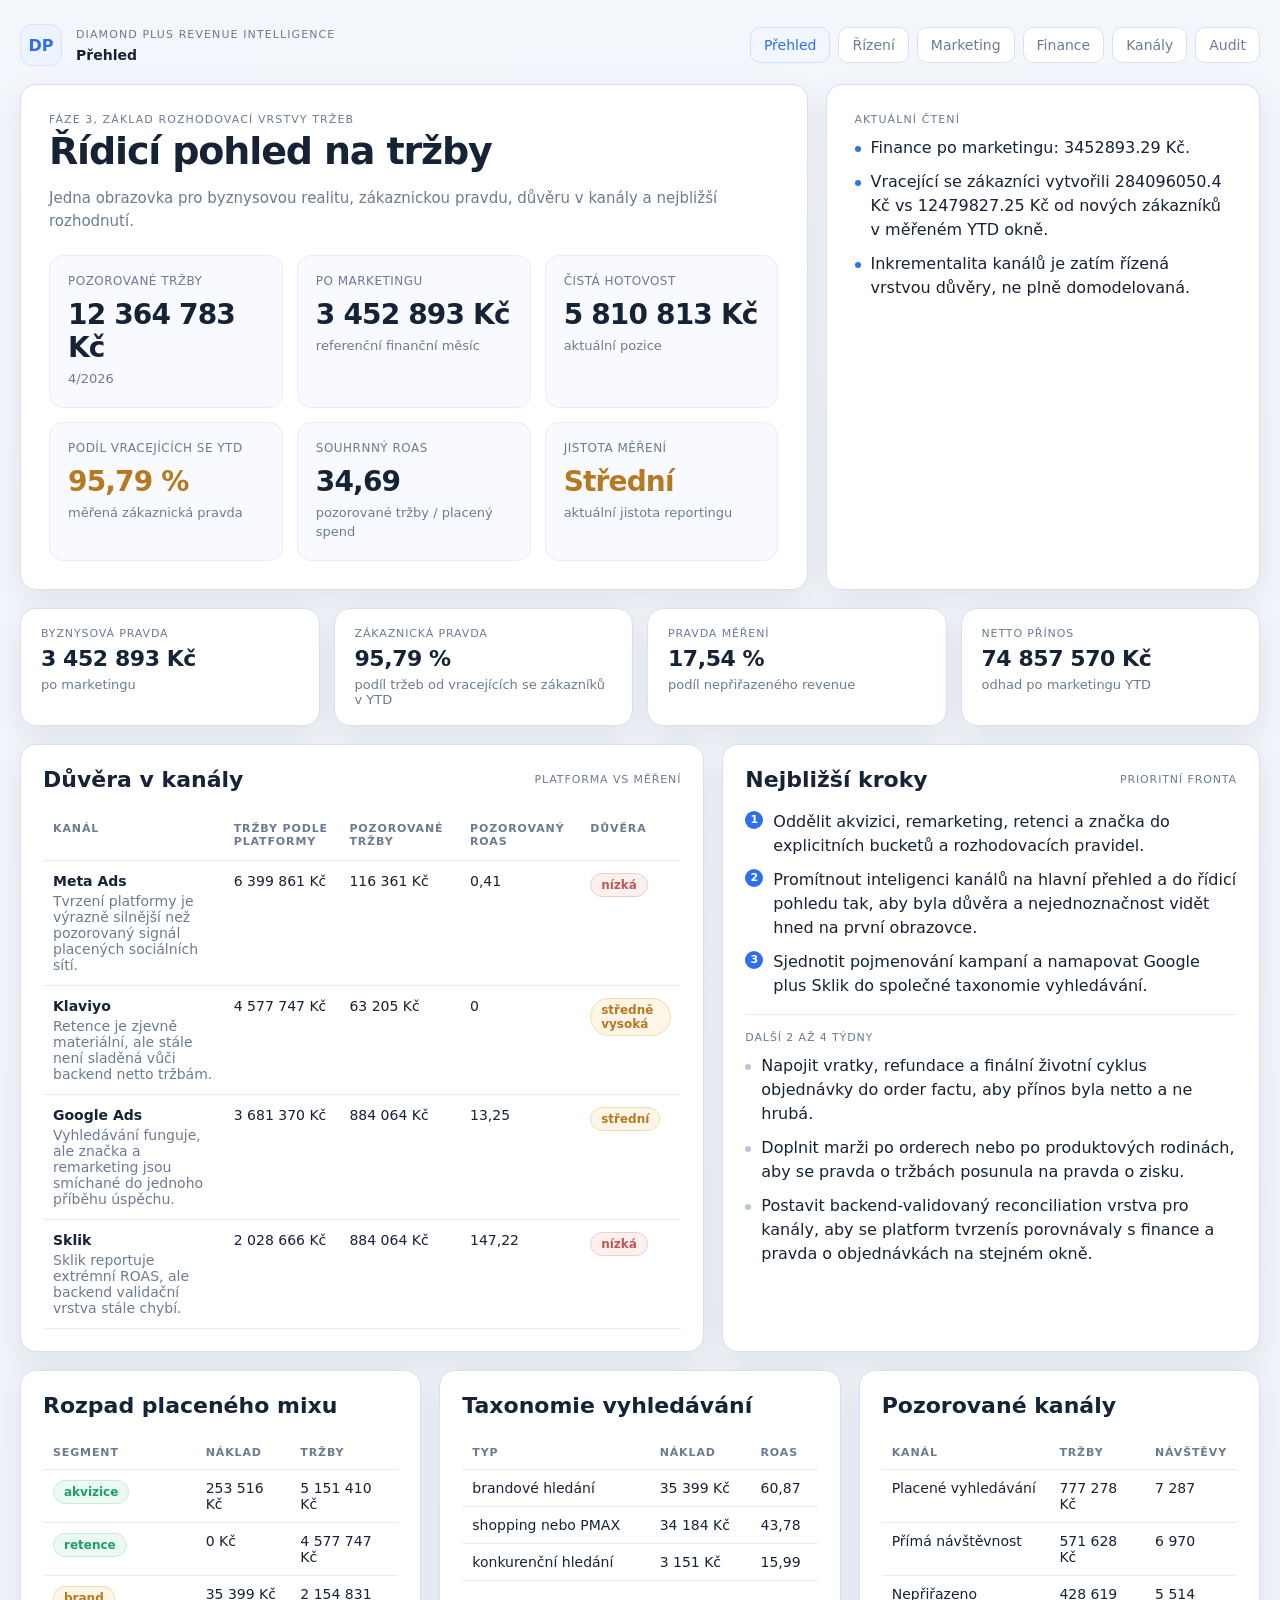
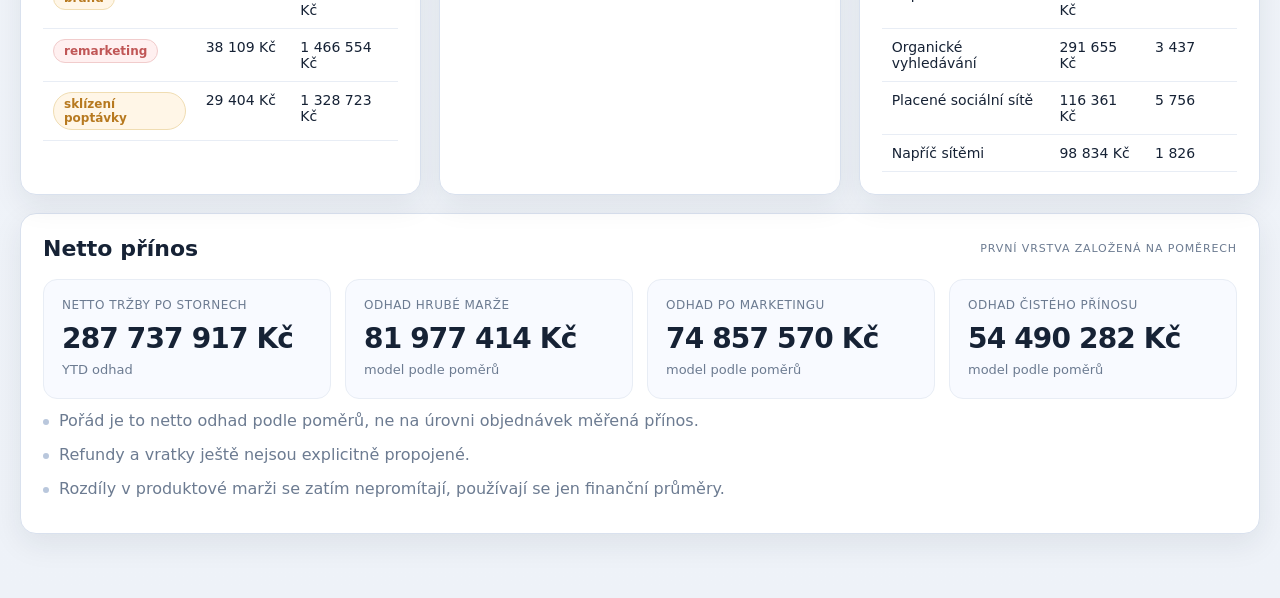
==== index.html @ 4ab24fb6 "Finish visible Czech localization on live pages" ====
<!DOCTYPE html>
<html lang="cs">
<head>
  <meta charset="UTF-8" />
  <meta name="viewport" content="width=device-width, initial-scale=1.0" />
  <title>Diamond Plus Revenue Intelligence</title>
  <link rel="stylesheet" href="./assets/styles.css?v=live-cs-fix-4" />
</head>
<body data-page="home">
  <div class="wrap" id="app"></div>
  <script type="module" src="./assets/app.js?v=live-cs-fix-4"></script>
</body>
</html>
---- assets/styles.css ----
:root {
  --bg: #f3f6fb;
  --bg-soft: #eef2f8;
  --panel: #ffffff;
  --panel-soft: #f8faff;
  --line: #d9e1ee;
  --line-soft: #e8edf5;
  --text: #162235;
  --muted: #6c7b91;
  --accent: #2f6fed;
  --good: #1f9d68;
  --warn: #b7791f;
  --bad: #c05656;
  --shadow: 0 10px 30px rgba(20, 35, 55, .08);
}
* { box-sizing: border-box; }
html, body { margin: 0; }
body {
  font-family: Inter, ui-sans-serif, system-ui, -apple-system, BlinkMacSystemFont, 'Segoe UI', sans-serif;
  color: var(--text);
  background: linear-gradient(180deg, var(--bg), var(--bg-soft));
}
a { color: inherit; text-decoration: none; }
.wrap { max-width: 1380px; margin: 0 auto; padding: 24px 20px 64px; }
.panel {
  background: var(--panel);
  border: 1px solid var(--line);
  border-radius: 16px;
  box-shadow: var(--shadow);
}
.topbar {
  display: flex;
  justify-content: space-between;
  align-items: center;
  gap: 18px;
  margin-bottom: 18px;
}
.brand {
  display: flex;
  align-items: center;
  gap: 14px;
}
.brand-mark {
  width: 42px;
  height: 42px;
  border-radius: 12px;
  display: grid;
  place-items: center;
  background: #edf3ff;
  border: 1px solid #d8e4ff;
  font-weight: 800;
  color: var(--accent);
}
.eyebrow {
  font-size: 11px;
  letter-spacing: .1em;
  text-transform: uppercase;
  color: var(--muted);
  margin-bottom: 6px;
}
.brand-sub {
  font-size: 14px;
  color: var(--text);
  font-weight: 600;
}
.nav {
  display: flex;
  flex-wrap: wrap;
  gap: 8px;
}
.nav a {
  padding: 9px 13px;
  border-radius: 10px;
  border: 1px solid var(--line);
  background: #fff;
  color: var(--muted);
  font-size: 14px;
}
.nav a.active {
  background: #f1f6ff;
  color: var(--accent);
  border-color: #cfe0ff;
}
.hero-shell {
  display: grid;
  grid-template-columns: 1.45fr .8fr;
  gap: 18px;
  margin-bottom: 18px;
}
.hero-shell.single { grid-template-columns: 1fr; }
.hero-main, .hero-side { padding: 28px; }
h1, h2 { margin: 0; }
h1 {
  font-size: 38px;
  line-height: 1.04;
  letter-spacing: -.03em;
  margin-bottom: 10px;
  font-weight: 700;
}
h2 {
  font-size: 22px;
  line-height: 1.15;
  font-weight: 650;
}
.hero-copy, .body-copy {
  color: var(--muted);
  font-size: 15px;
  line-height: 1.55;
  max-width: 760px;
}
.metric-grid {
  display: grid;
  gap: 14px;
}
.metric-grid.six { grid-template-columns: repeat(3, minmax(0, 1fr)); margin-top: 22px; }
.metric-grid.four { grid-template-columns: repeat(4, minmax(0, 1fr)); }
.metric-card {
  background: var(--panel-soft);
  border: 1px solid var(--line-soft);
  border-radius: 14px;
  padding: 18px;
}
.metric-label { color: var(--muted); font-size: 12px; text-transform: uppercase; letter-spacing: .04em; }
.metric-value { font-size: 28px; font-weight: 720; margin: 10px 0 6px; letter-spacing: -.03em; }
.metric-sub { color: var(--muted); font-size: 13px; line-height: 1.45; }
.strip-grid {
  display: grid;
  grid-template-columns: repeat(4, 1fr);
  gap: 14px;
  margin-bottom: 18px;
}
.strip {
  padding: 18px 20px;
  display: flex;
  flex-direction: column;
  gap: 6px;
}
.strip span, .mini-caption, .section-aside {
  color: var(--muted);
  font-size: 11px;
  letter-spacing: .08em;
  text-transform: uppercase;
}
.strip strong {
  font-size: 22px;
  letter-spacing: -.02em;
  font-weight: 700;
}
.strip small { color: var(--muted); font-size: 13px; }
.two-col { display: grid; grid-template-columns: 1.12fr .88fr; gap: 18px; margin-bottom: 18px; }
.three-col { display: grid; grid-template-columns: repeat(3, 1fr); gap: 18px; margin-bottom: 18px; }
.section-block { padding: 22px; }
.section-header {
  display: flex;
  justify-content: space-between;
  align-items: center;
  gap: 12px;
  margin-bottom: 18px;
}
.table-wrap { overflow-x: auto; }
table { width: 100%; border-collapse: collapse; }
th, td {
  padding: 12px 10px;
  text-align: left;
  border-bottom: 1px solid var(--line-soft);
  vertical-align: top;
}
th {
  font-size: 11px;
  text-transform: uppercase;
  letter-spacing: .08em;
  color: var(--muted);
  font-weight: 700;
}
td { font-size: 14px; }
.compact-table td, .compact-table th { padding-top: 10px; padding-bottom: 10px; }
.clean-list {
  list-style: none;
  margin: 0;
  padding: 0;
}
.clean-list li {
  position: relative;
  padding-left: 16px;
  margin: 10px 0;
  line-height: 1.5;
}
.clean-list li::before {
  content: '';
  position: absolute;
  left: 0;
  top: .62em;
  width: 6px;
  height: 6px;
  border-radius: 999px;
  background: #b9c7dc;
}
.ordered-list { counter-reset: step; }
.ordered-list li { padding-left: 28px; }
.ordered-list li::before {
  counter-increment: step;
  content: counter(step);
  width: 18px;
  height: 18px;
  top: .1em;
  display: grid;
  place-items: center;
  font-size: 11px;
  font-weight: 700;
  color: #fff;
  background: var(--accent);
}
.emphasis-list li::before { background: var(--accent); }
.muted-list li { color: var(--muted); }
.divider {
  height: 1px;
  background: var(--line-soft);
  margin: 16px 0;
}
.top-gap-24 { margin-top: 24px; }
.small-row { margin-top: 4px; }
.badge {
  display: inline-flex;
  align-items: center;
  padding: 4px 10px;
  border-radius: 999px;
  font-size: 12px;
  font-weight: 700;
  border: 1px solid transparent;
}
.badge.good { background: #ecf9f3; color: var(--good); border-color: #c9ecd9; }
.badge.warn { background: #fff6e7; color: var(--warn); border-color: #f0ddb2; }
.badge.bad { background: #fff0f0; color: var(--bad); border-color: #f1cccc; }
.warn { color: var(--warn); }
.muted { color: var(--muted); }
@media (max-width: 1180px) {
  .metric-grid.six { grid-template-columns: repeat(2, minmax(0, 1fr)); }
  .metric-grid.four, .strip-grid, .three-col { grid-template-columns: repeat(2, minmax(0, 1fr)); }
}
@media (max-width: 920px) {
  .topbar, .hero-shell, .two-col, .three-col, .strip-grid, .metric-grid.six, .metric-grid.four { grid-template-columns: 1fr; display: grid; }
  .topbar { display: block; }
  .brand { margin-bottom: 12px; }
  .nav { margin-top: 12px; }
  h1 { font-size: 32px; }
}
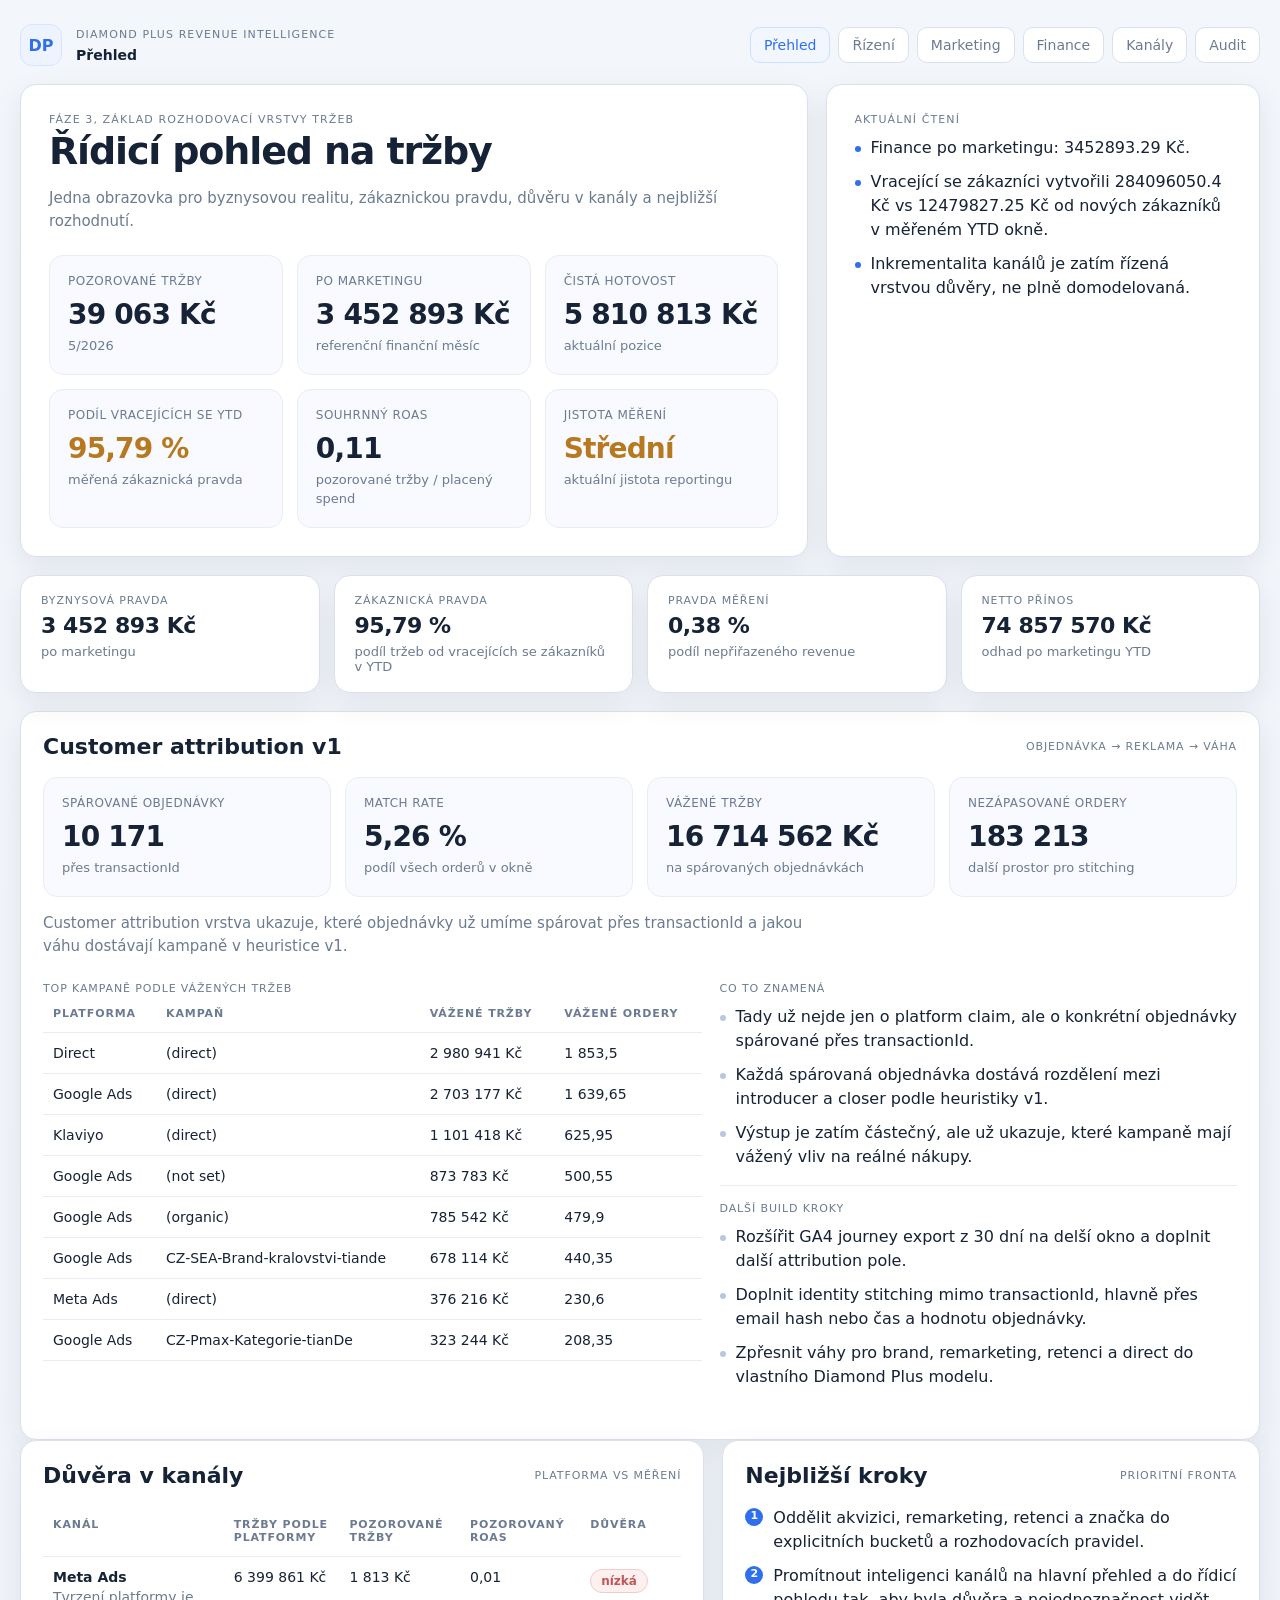
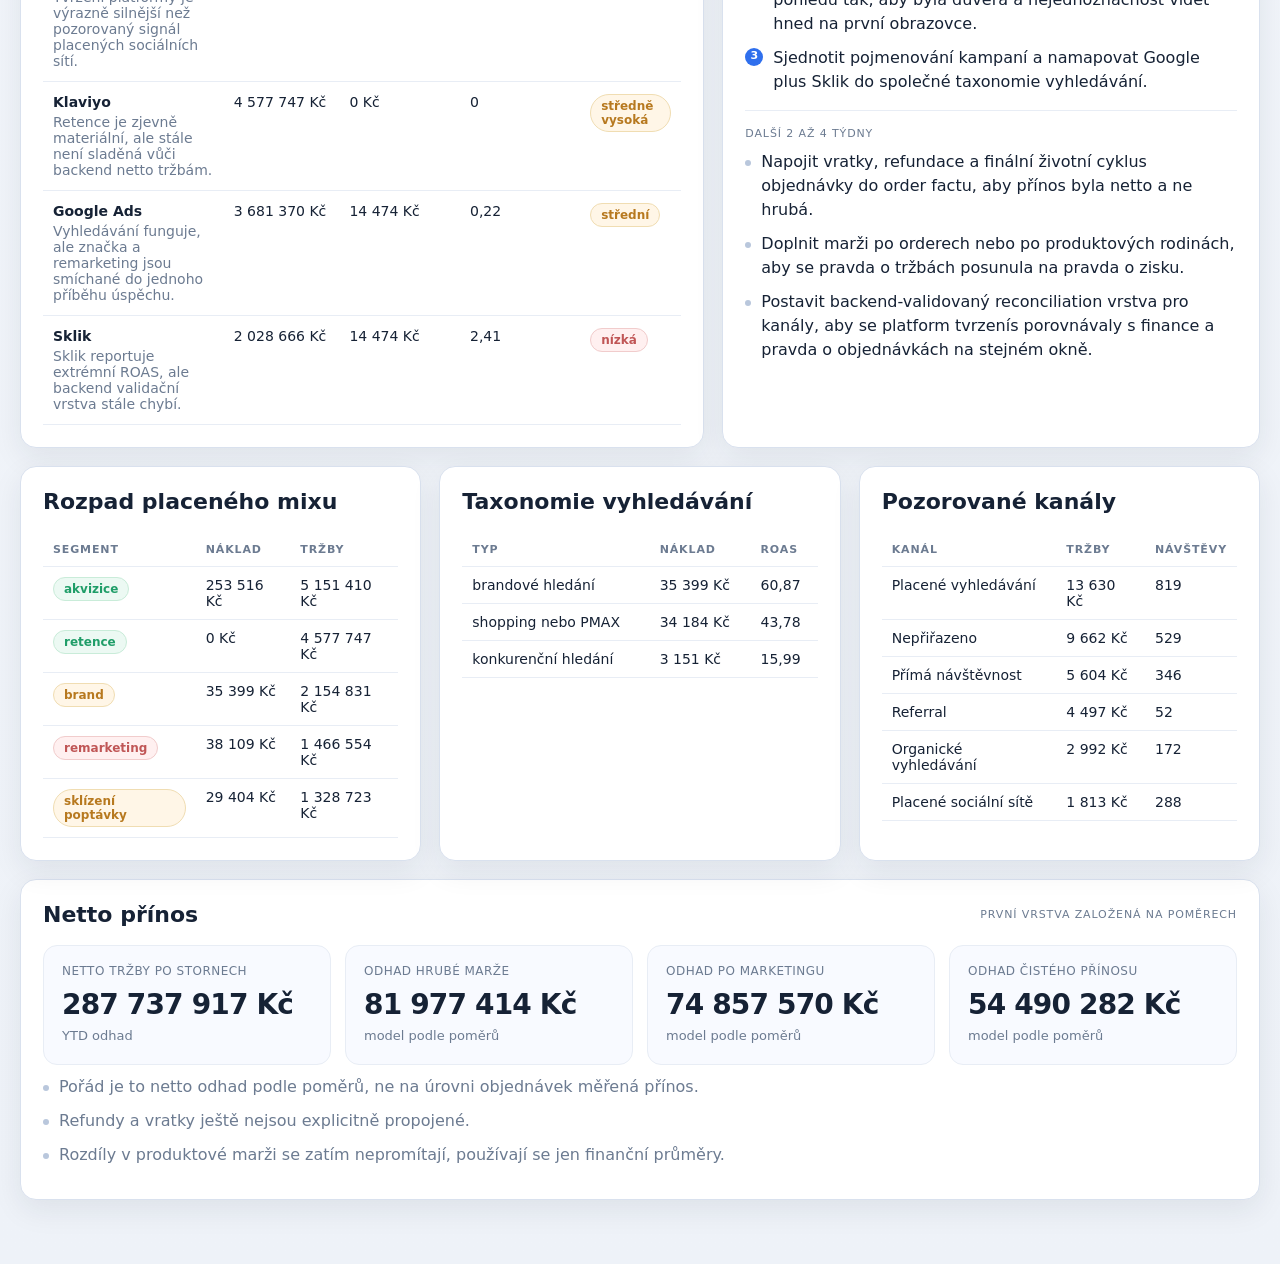
==== commit 572c92b4: "Bust cache for live attribution build" ====
--- a/index.html
+++ b/index.html
@@ -4,10 +4,10 @@
   <meta charset="UTF-8" />
   <meta name="viewport" content="width=device-width, initial-scale=1.0" />
   <title>Diamond Plus Revenue Intelligence</title>
-  <link rel="stylesheet" href="./assets/styles.css?v=live-cs-fix-4" />
+  <link rel="stylesheet" href="./assets/styles.css?v=mobile-fix-2" />
 </head>
 <body data-page="home">
   <div class="wrap" id="app"></div>
-  <script type="module" src="./assets/app.js?v=live-cs-fix-4"></script>
+  <script type="module" src="./assets/app.js?v=attribution-live-1"></script>
 </body>
 </html>
--- a/assets/styles.css
+++ b/assets/styles.css
@@ -244,3 +244,70 @@
   .nav { margin-top: 12px; }
   h1 { font-size: 32px; }
 }
+
+@media (max-width: 640px) {
+  .wrap { padding: 12px 10px 36px; }
+  .panel { border-radius: 14px; }
+  .hero-main, .hero-side, .section-block { padding: 16px; }
+  h1 { font-size: 24px; line-height: 1.12; }
+  h2 { font-size: 18px; }
+  .hero-copy, .body-copy, td { font-size: 13px; }
+  .eyebrow, .strip span, .mini-caption, .section-aside, th { font-size: 10px; }
+  .metric-value { font-size: 18px; margin: 8px 0 4px; }
+  .metric-label { font-size: 11px; }
+  .metric-sub, .strip small { font-size: 12px; }
+  .strip { padding: 14px; }
+  .strip strong { font-size: 18px; }
+  .nav {
+    flex-wrap: nowrap;
+    overflow-x: auto;
+    -webkit-overflow-scrolling: touch;
+    padding-bottom: 4px;
+  }
+  .nav a { white-space: nowrap; flex: 0 0 auto; padding: 8px 10px; font-size: 13px; }
+  .table-wrap {
+    overflow-x: visible;
+    margin: 0;
+    padding: 0;
+  }
+  table, thead, tbody, tr, th, td { display: block; }
+  table { min-width: 0; width: 100%; }
+  thead {
+    position: absolute;
+    width: 1px;
+    height: 1px;
+    padding: 0;
+    margin: -1px;
+    overflow: hidden;
+    clip: rect(0, 0, 0, 0);
+    white-space: nowrap;
+    border: 0;
+  }
+  tbody { display: grid; gap: 10px; }
+  tr {
+    border: 1px solid var(--line-soft);
+    border-radius: 12px;
+    padding: 8px 10px;
+    background: var(--panel-soft);
+  }
+  th, td { padding: 6px 0; border-bottom: 0; }
+  td {
+    display: flex;
+    justify-content: space-between;
+    align-items: flex-start;
+    gap: 12px;
+    font-size: 12px;
+  }
+  td::before {
+    content: attr(data-label);
+    color: var(--muted);
+    font-size: 10px;
+    text-transform: uppercase;
+    letter-spacing: .06em;
+    flex: 0 0 42%;
+  }
+  td > strong:first-child { display: block; }
+  .small-row { margin-top: 2px; text-align: right; }
+  .badge { font-size: 11px; padding: 3px 8px; }
+  .clean-list li { margin: 8px 0; }
+}
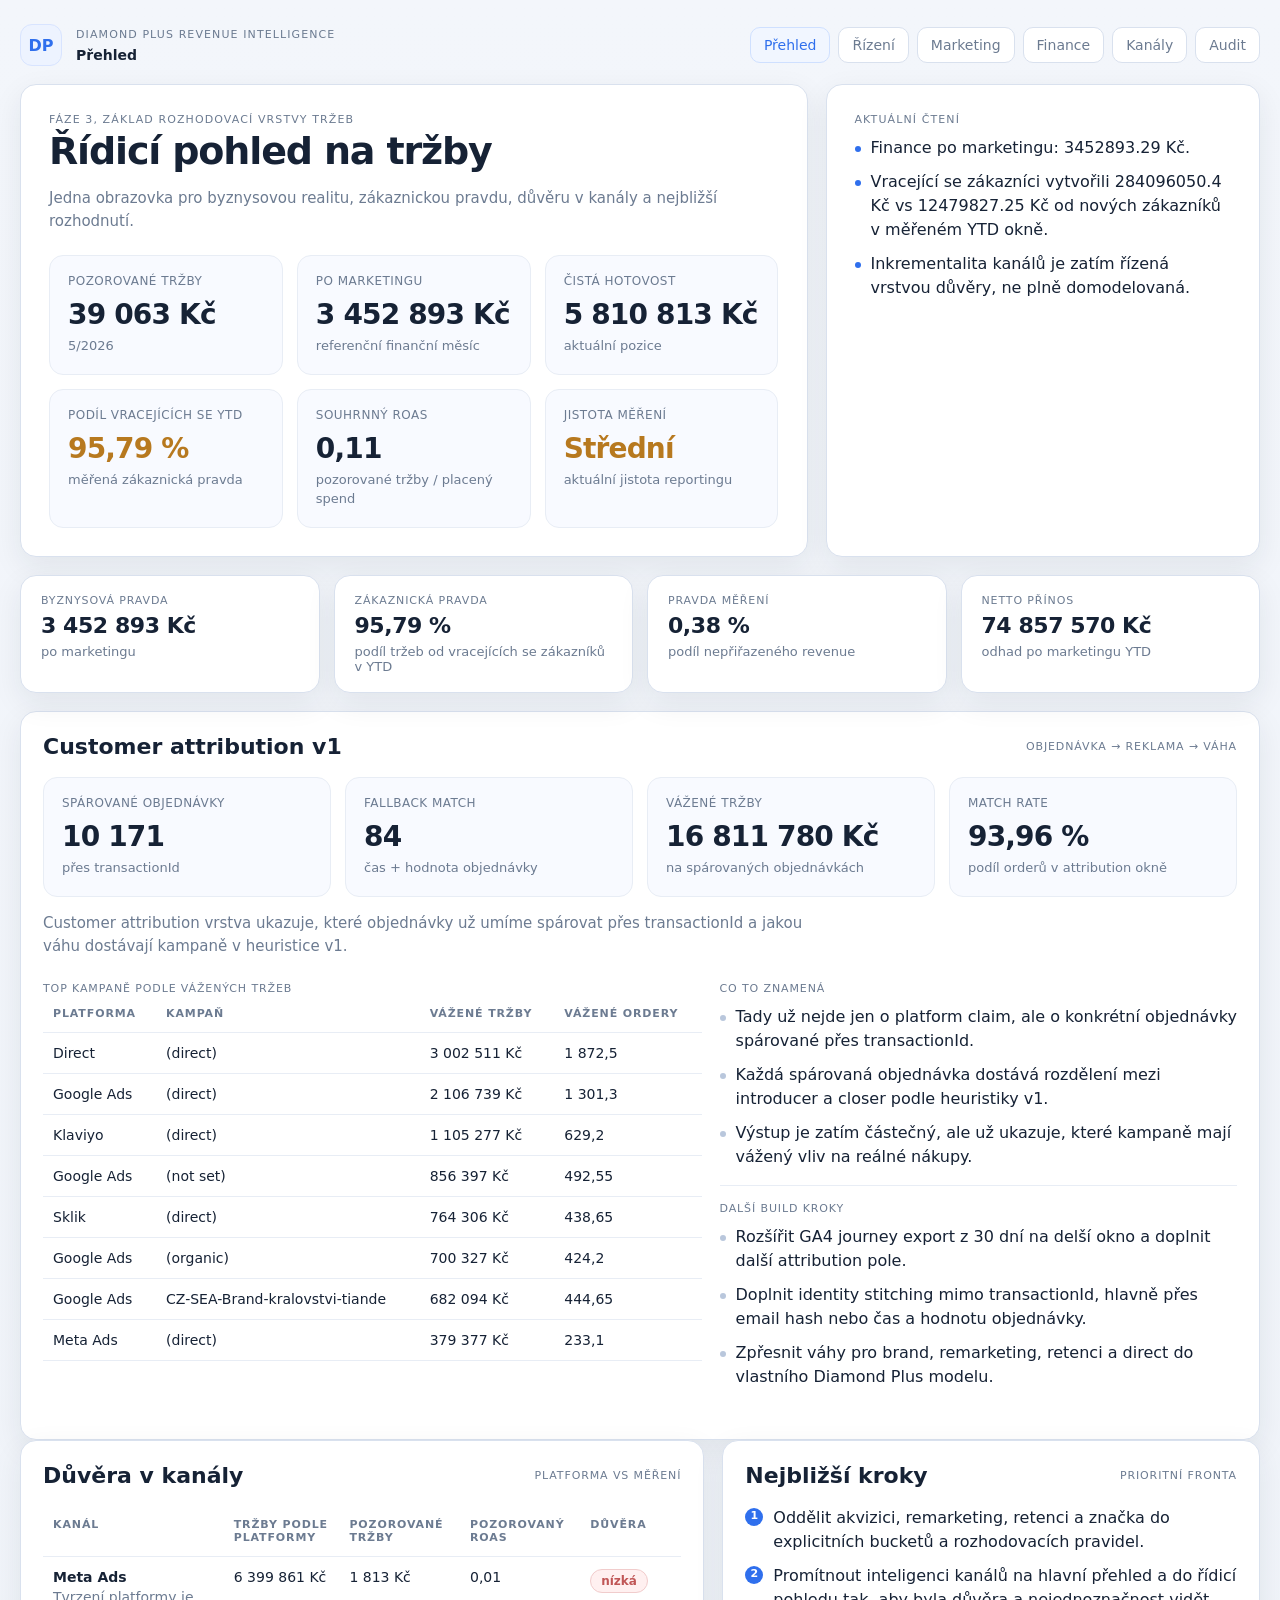
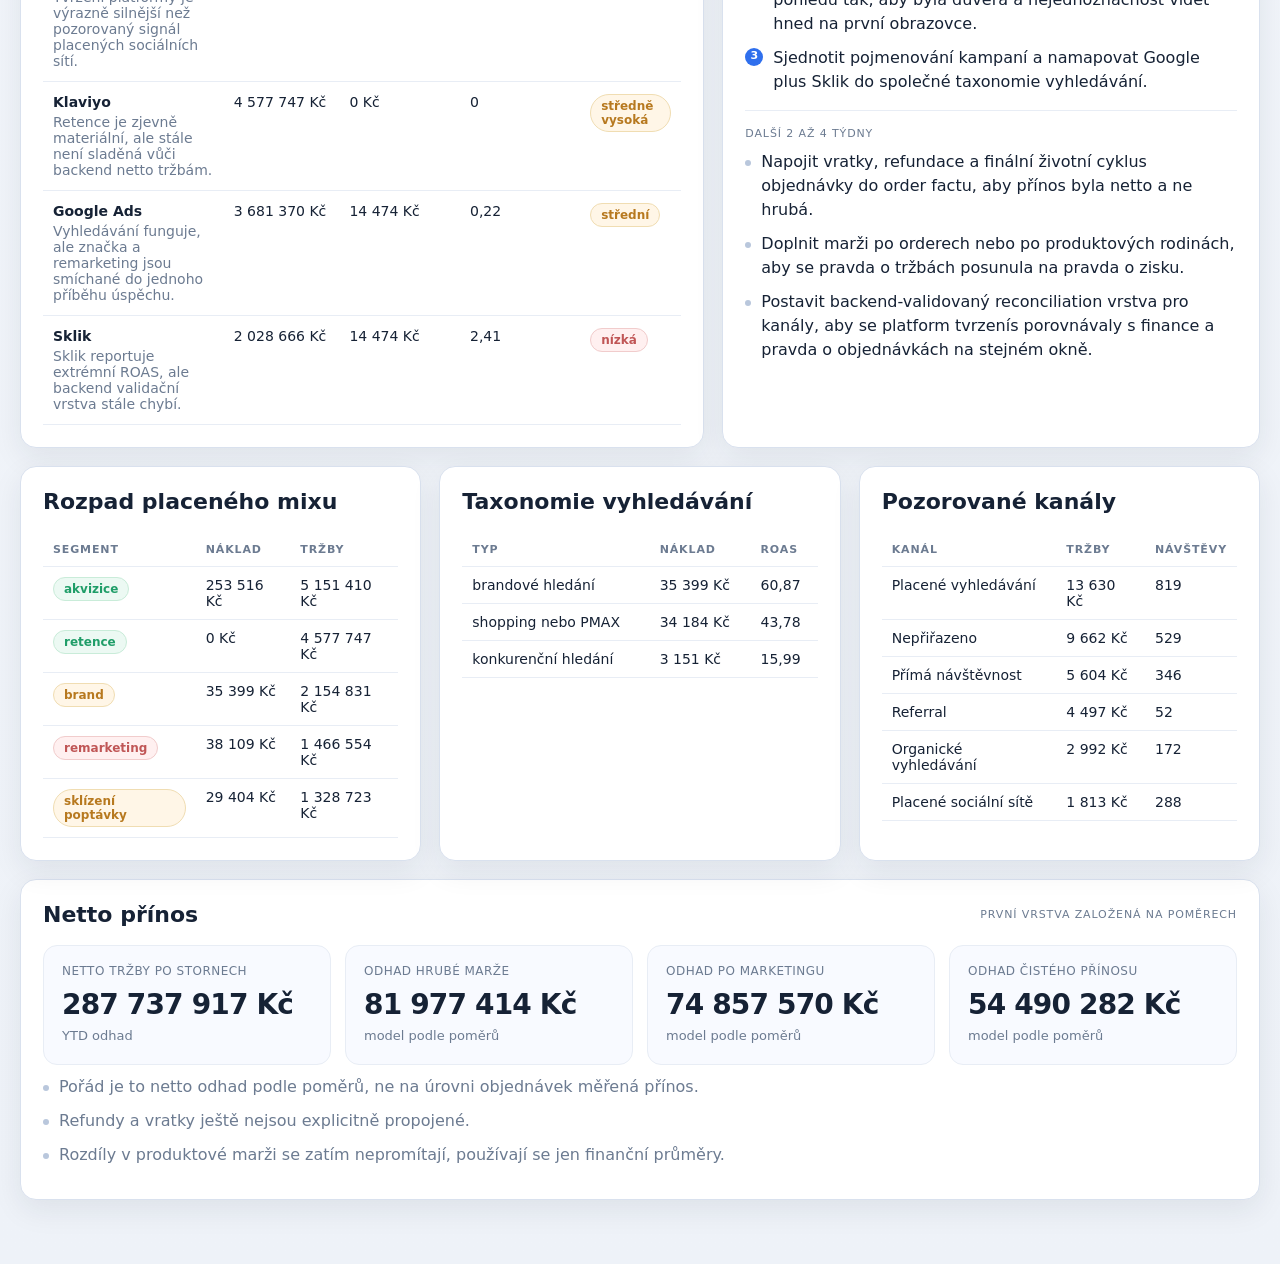
==== commit 561693bf: "Bust cache for phase 2 attribution UI" ====
--- a/index.html
+++ b/index.html
@@ -8,6 +8,6 @@
 </head>
 <body data-page="home">
   <div class="wrap" id="app"></div>
-  <script type="module" src="./assets/app.js?v=attribution-live-1"></script>
+  <script type="module" src="./assets/app.js?v=attribution-live-2"></script>
 </body>
 </html>
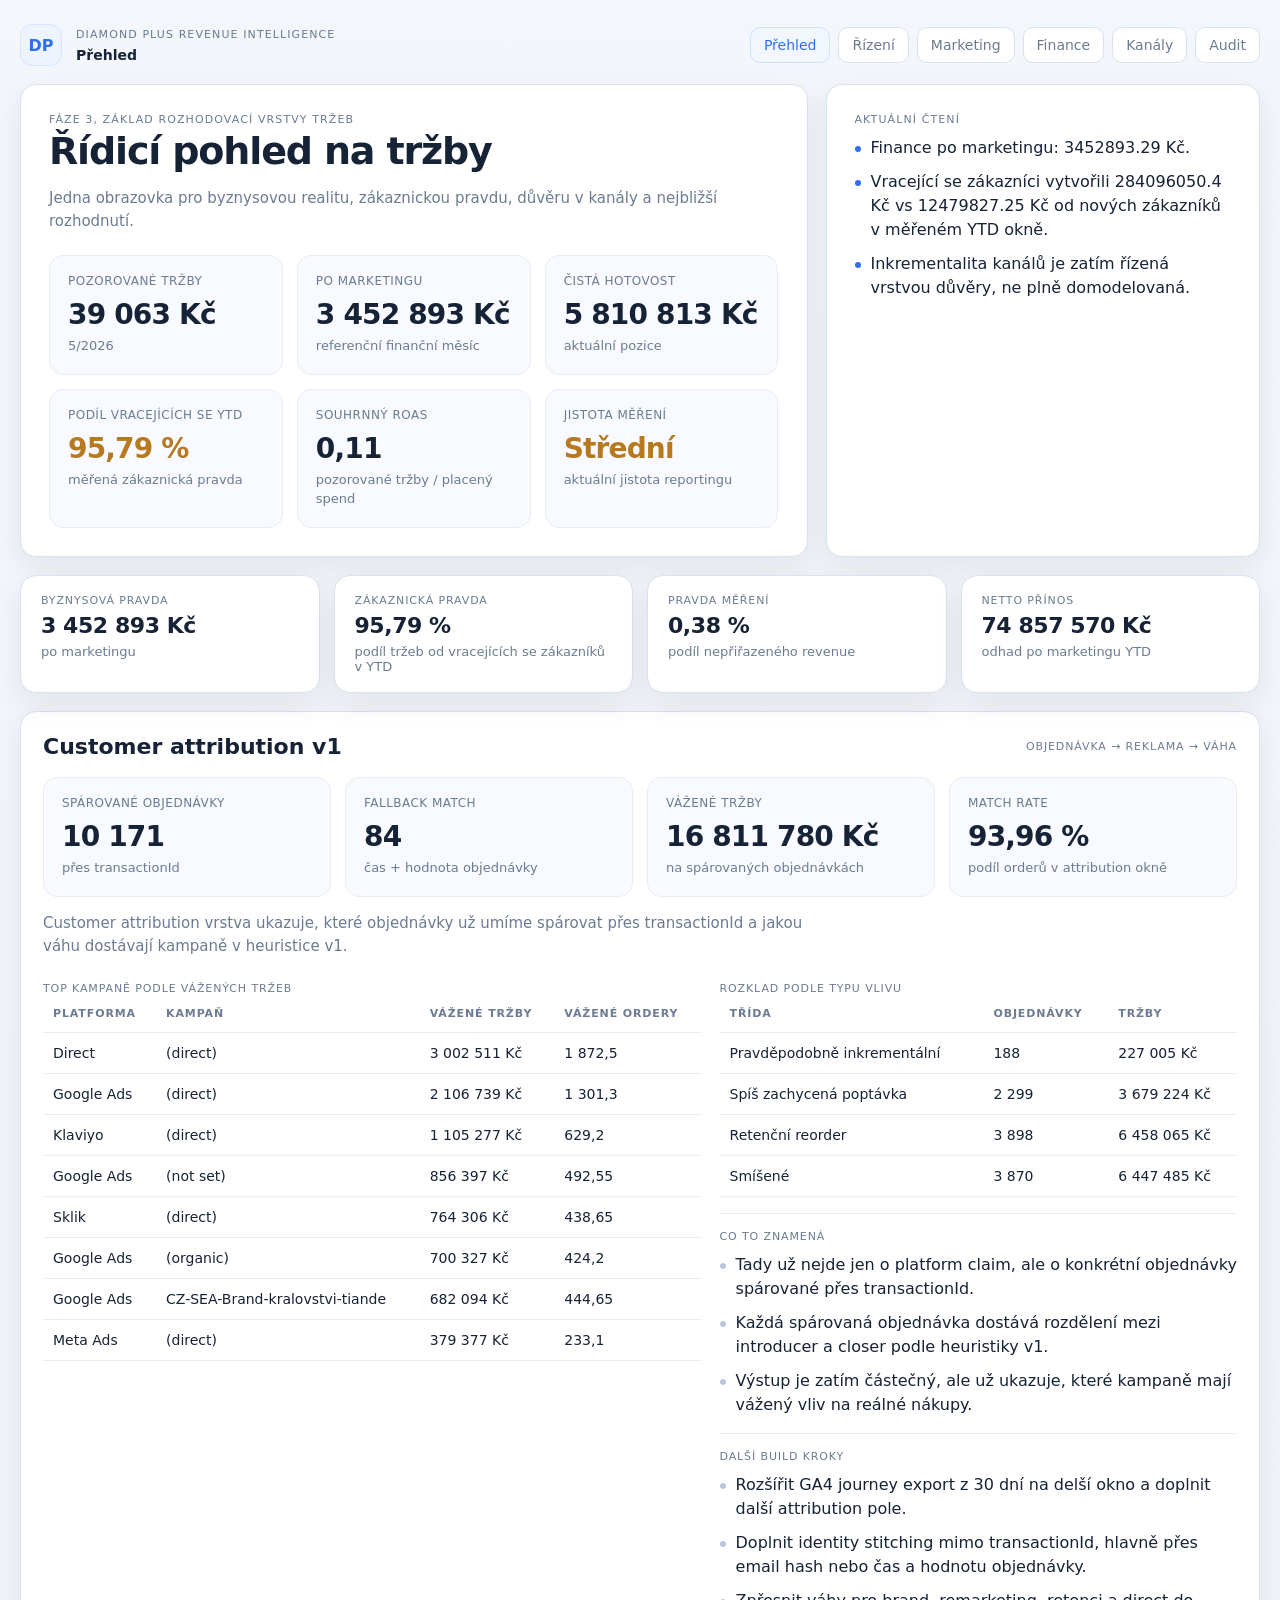
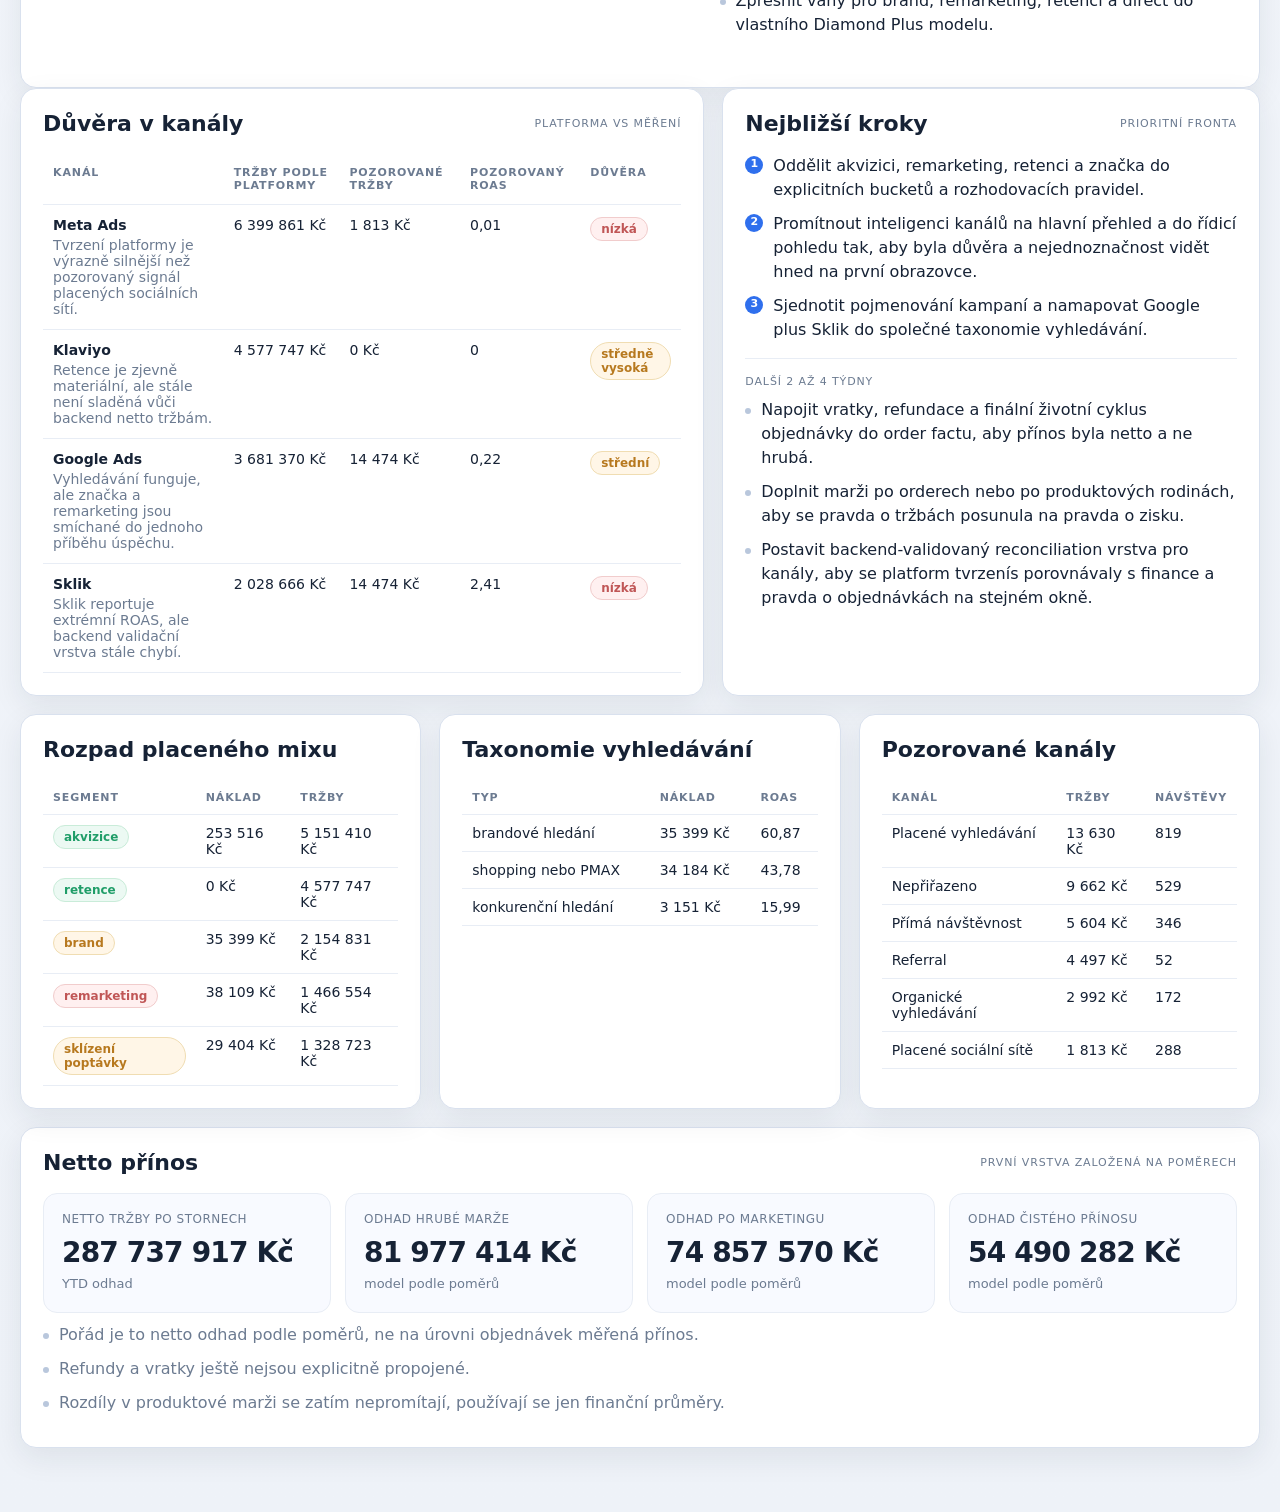
==== commit e5273136: "Bust cache for best-available attribution view" ====
--- a/index.html
+++ b/index.html
@@ -8,6 +8,6 @@
 </head>
 <body data-page="home">
   <div class="wrap" id="app"></div>
-  <script type="module" src="./assets/app.js?v=attribution-live-2"></script>
+  <script type="module" src="./assets/app.js?v=attribution-live-3"></script>
 </body>
 </html>
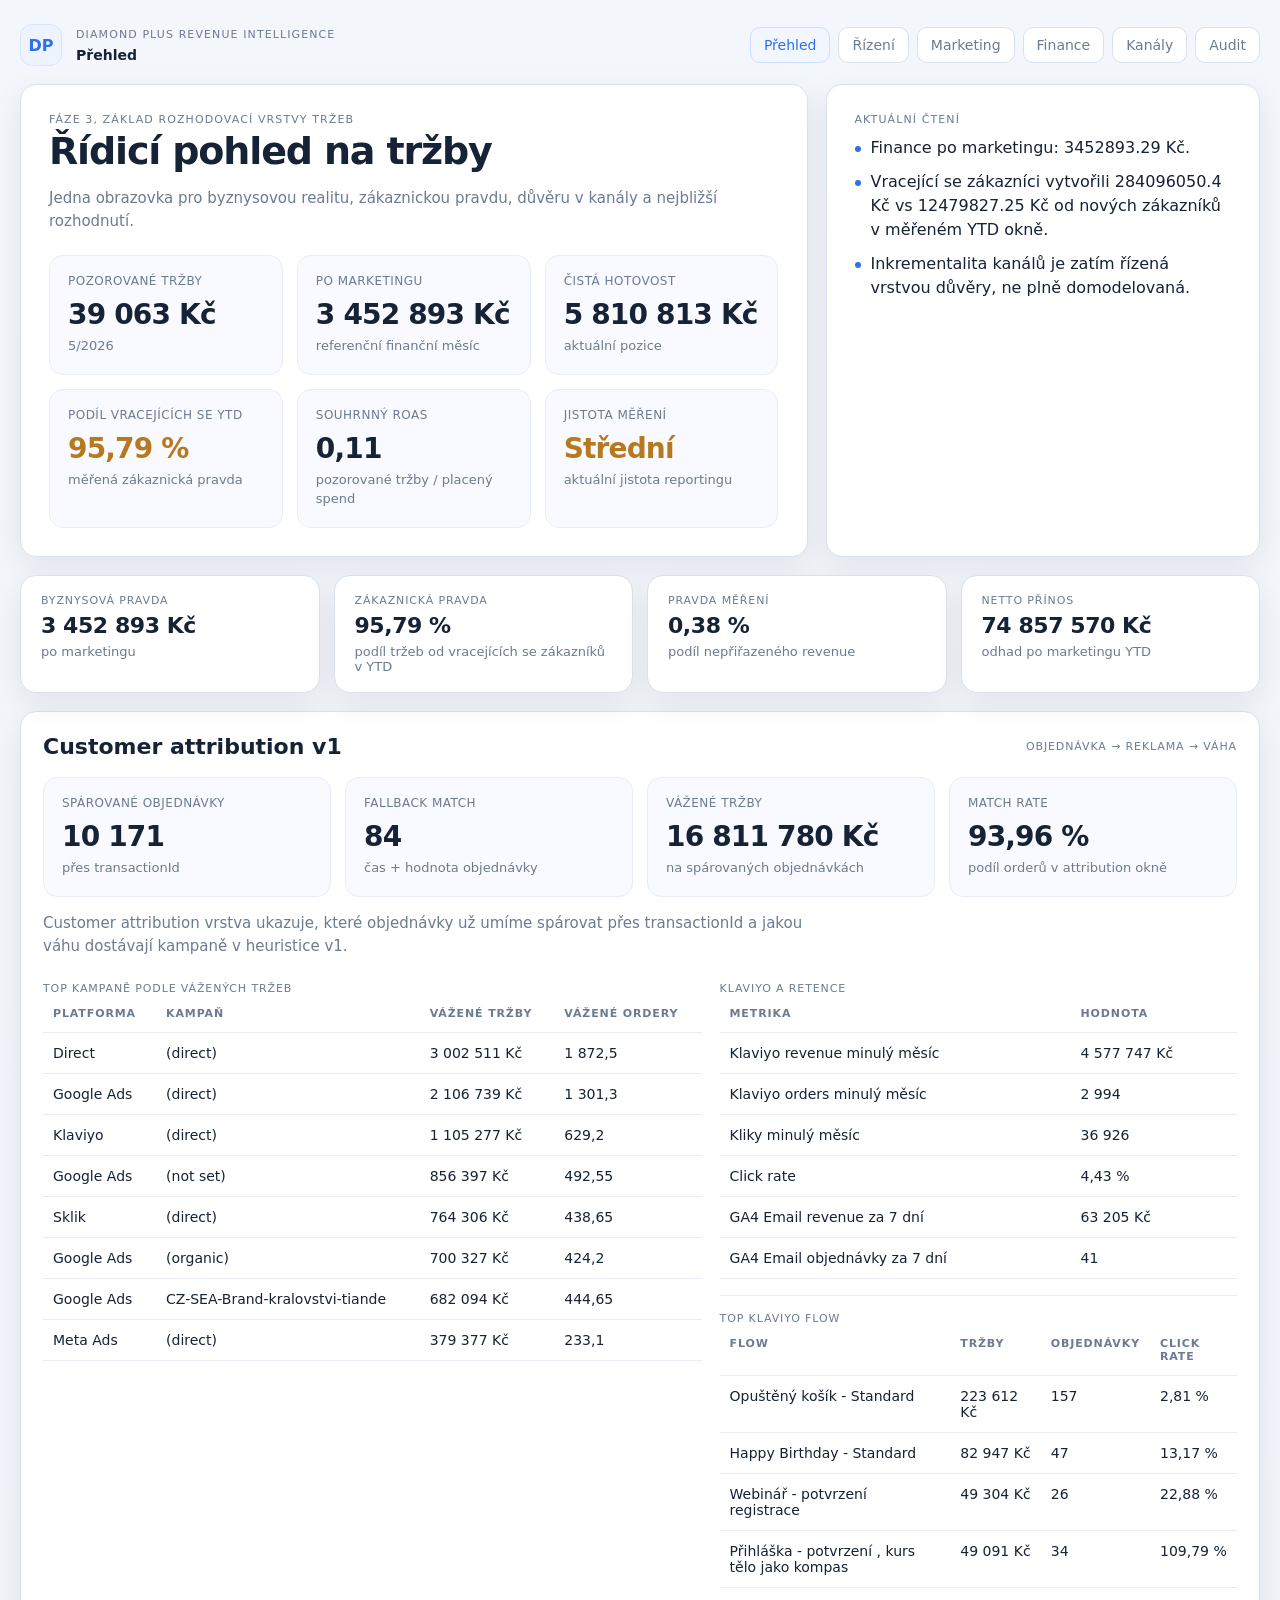
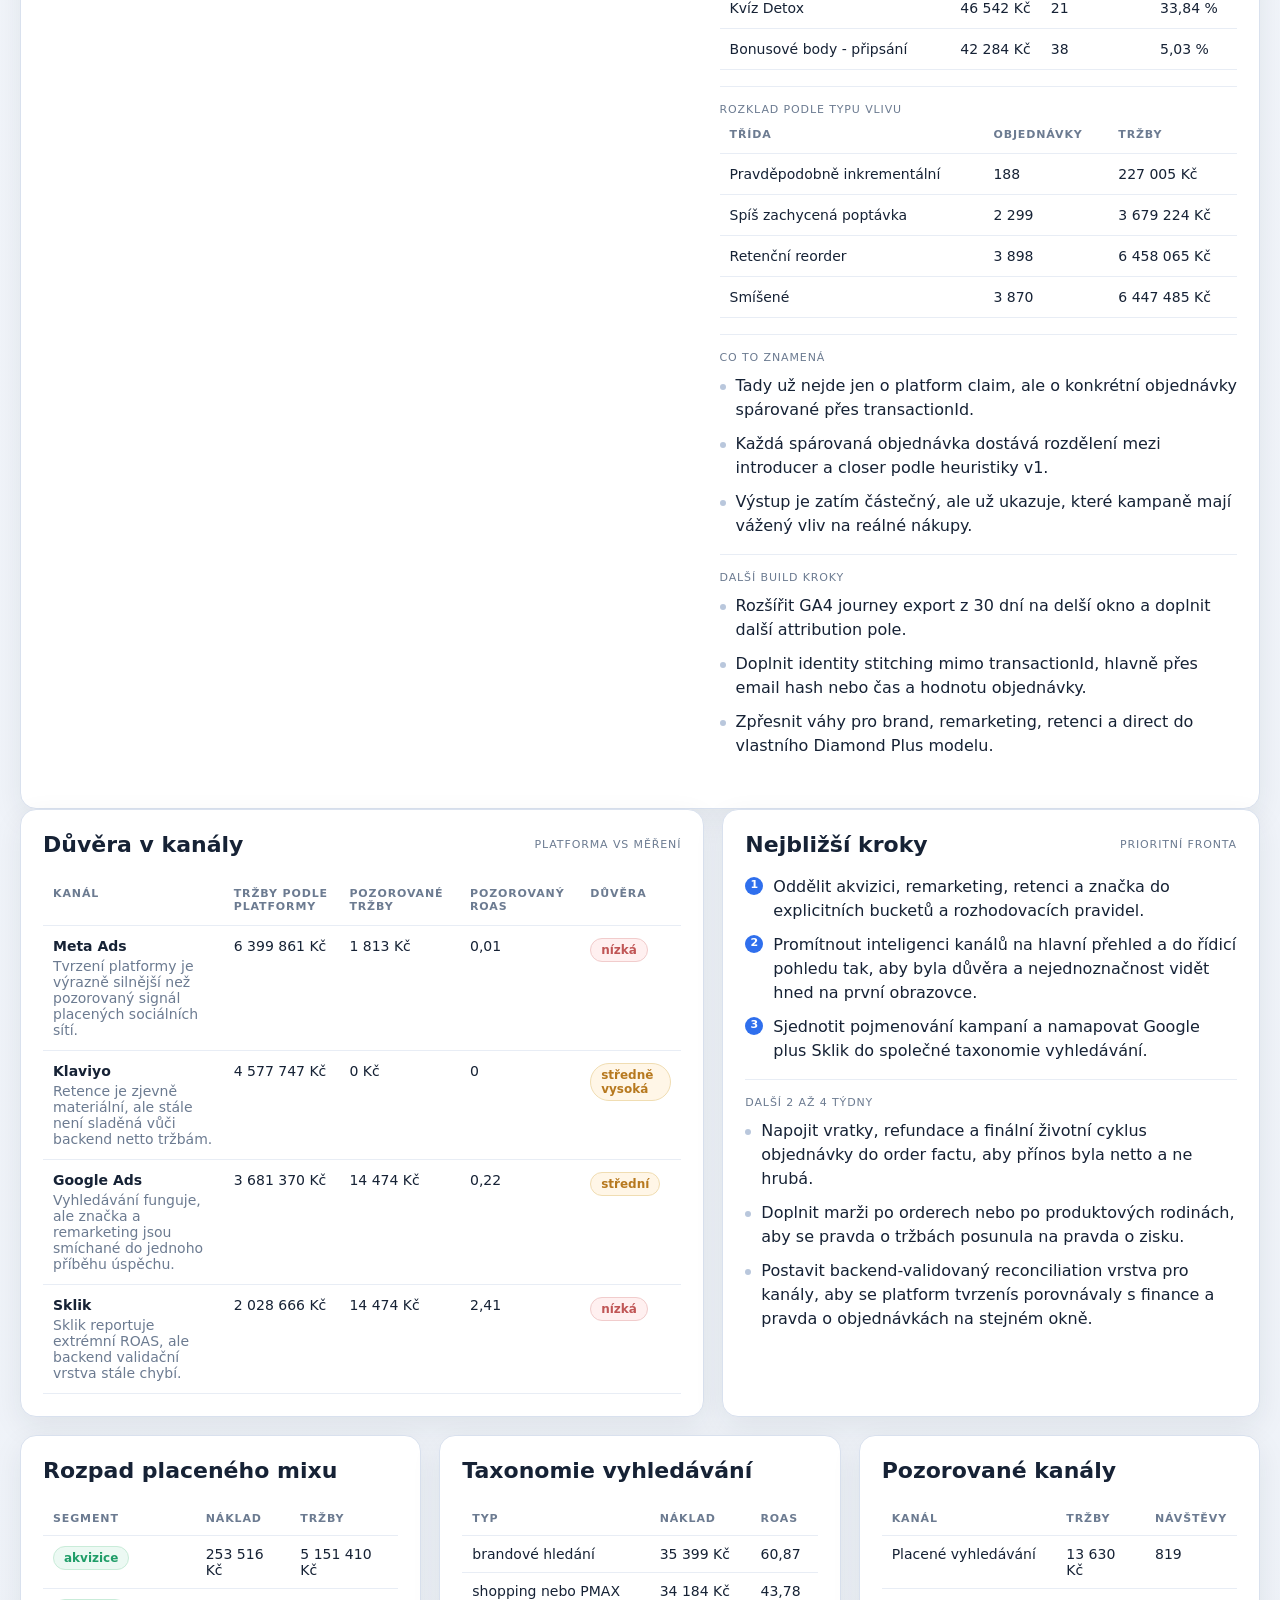
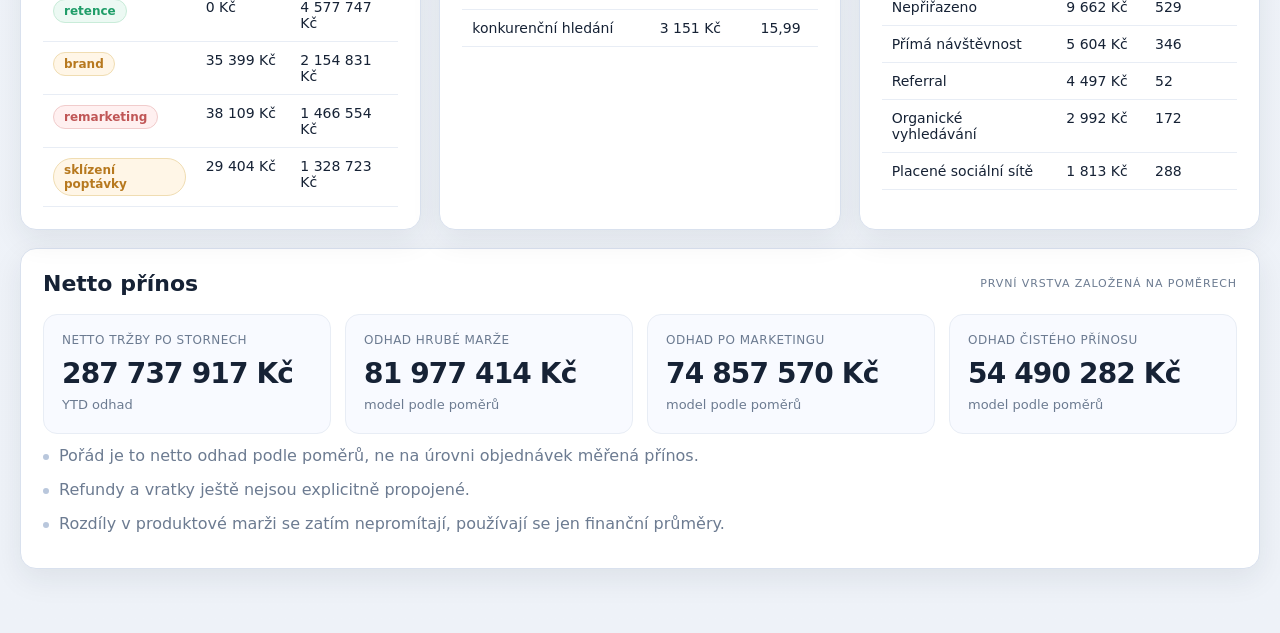
==== commit acc8ef55: "Bust cache for Klaviyo attribution enrichment" ====
--- a/index.html
+++ b/index.html
@@ -8,6 +8,6 @@
 </head>
 <body data-page="home">
   <div class="wrap" id="app"></div>
-  <script type="module" src="./assets/app.js?v=attribution-live-3"></script>
+  <script type="module" src="./assets/app.js?v=attribution-live-4"></script>
 </body>
 </html>
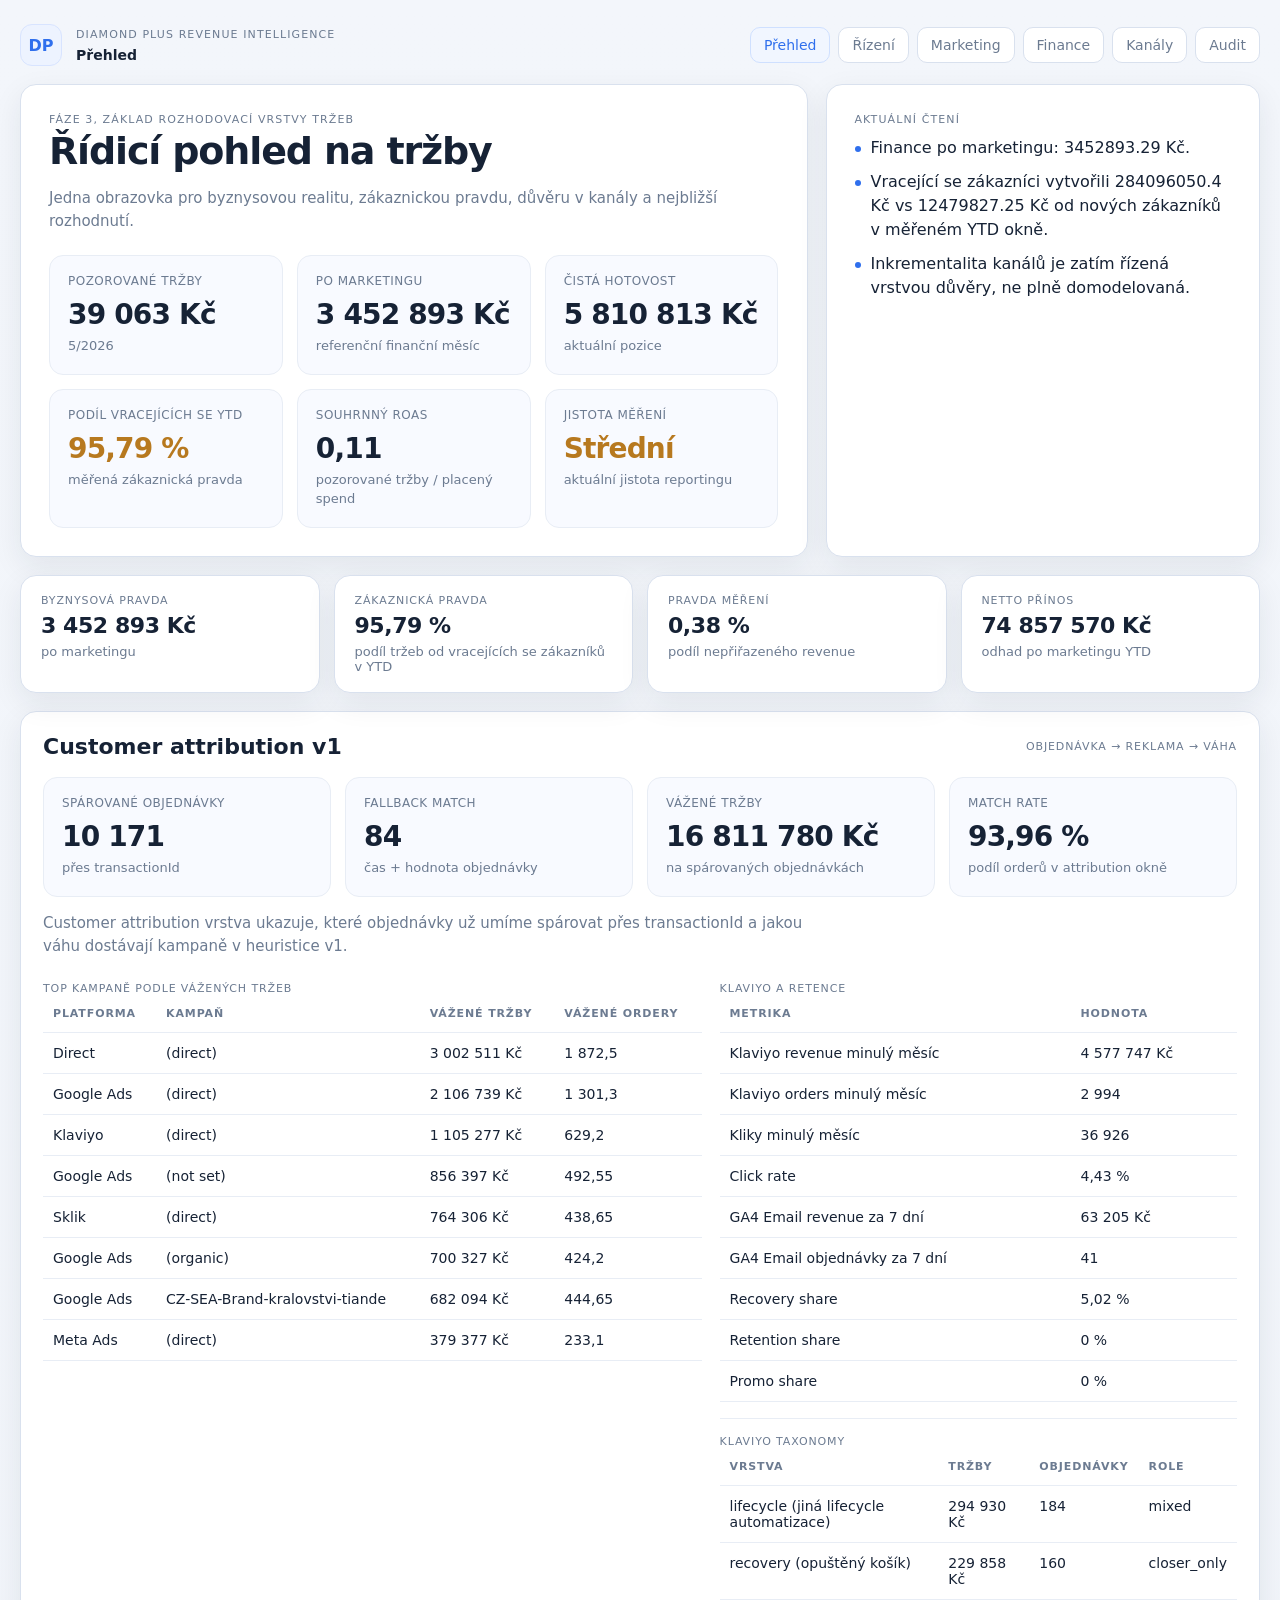
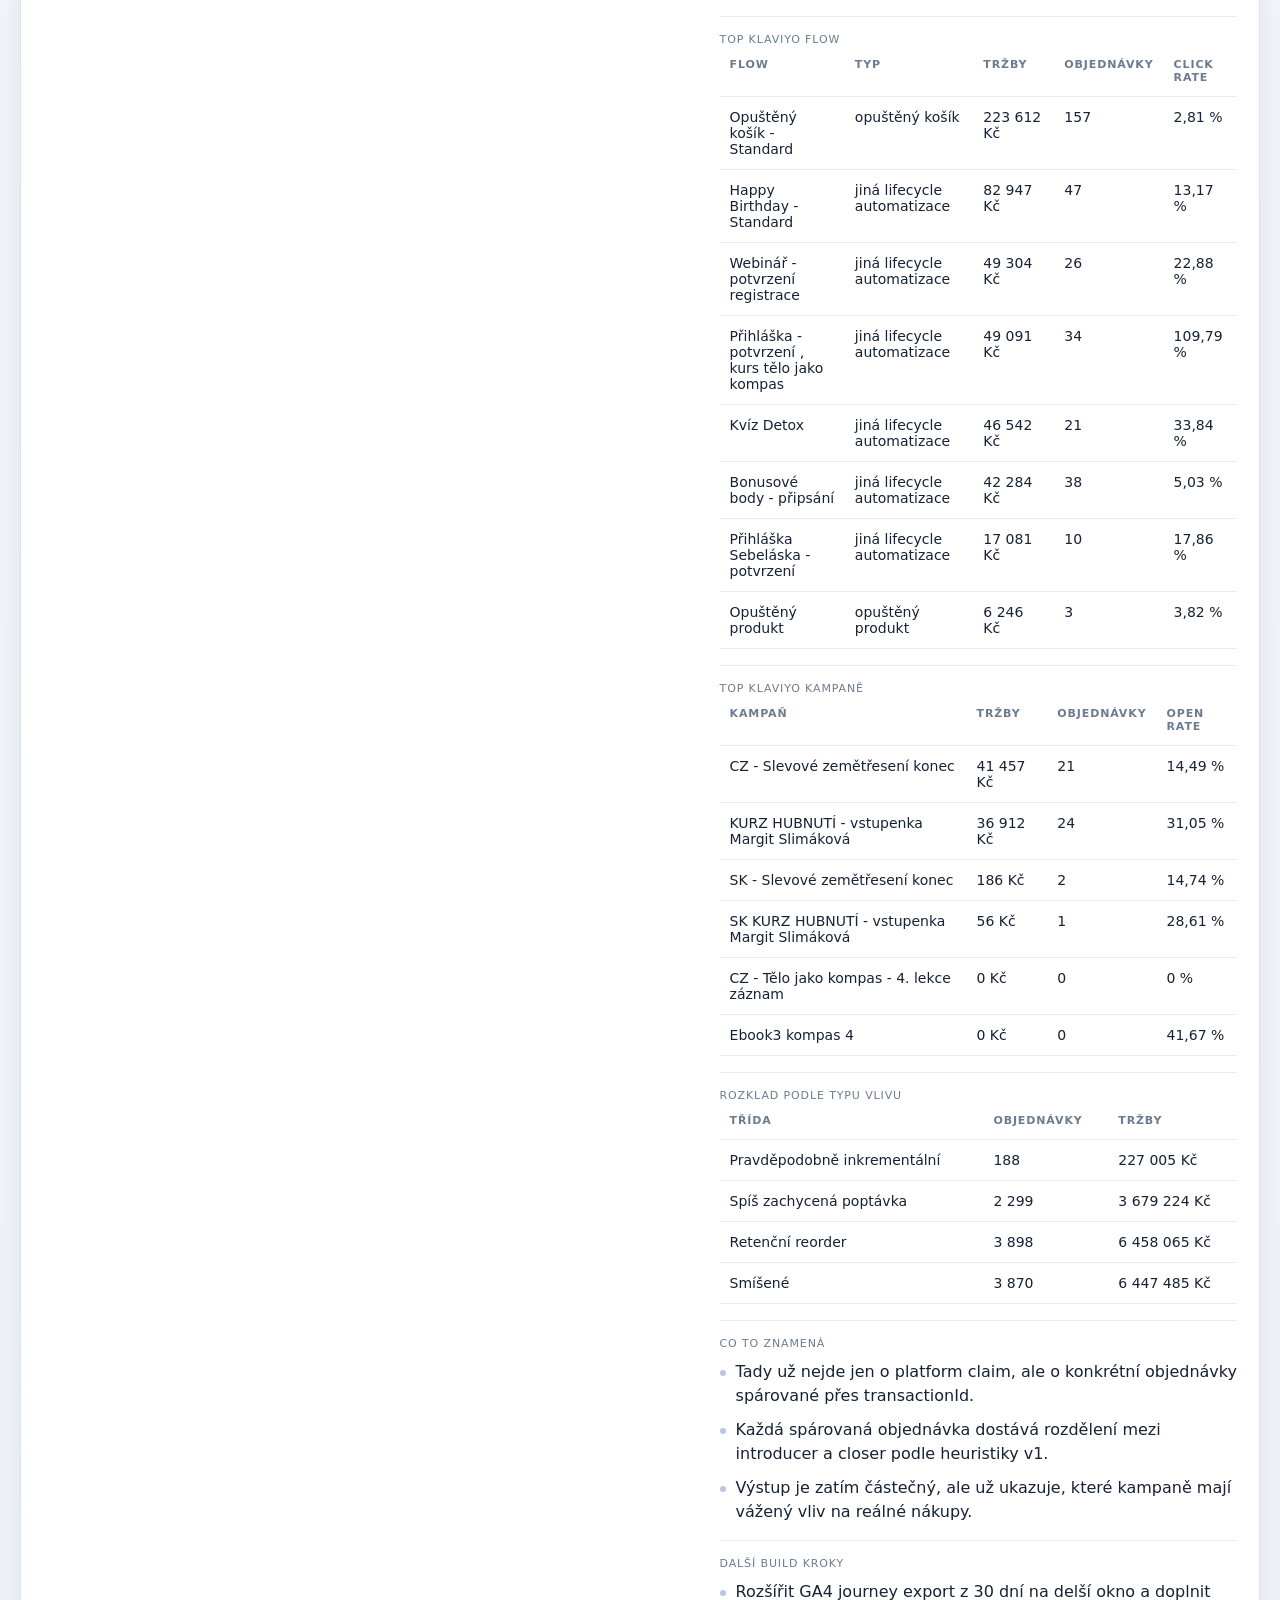
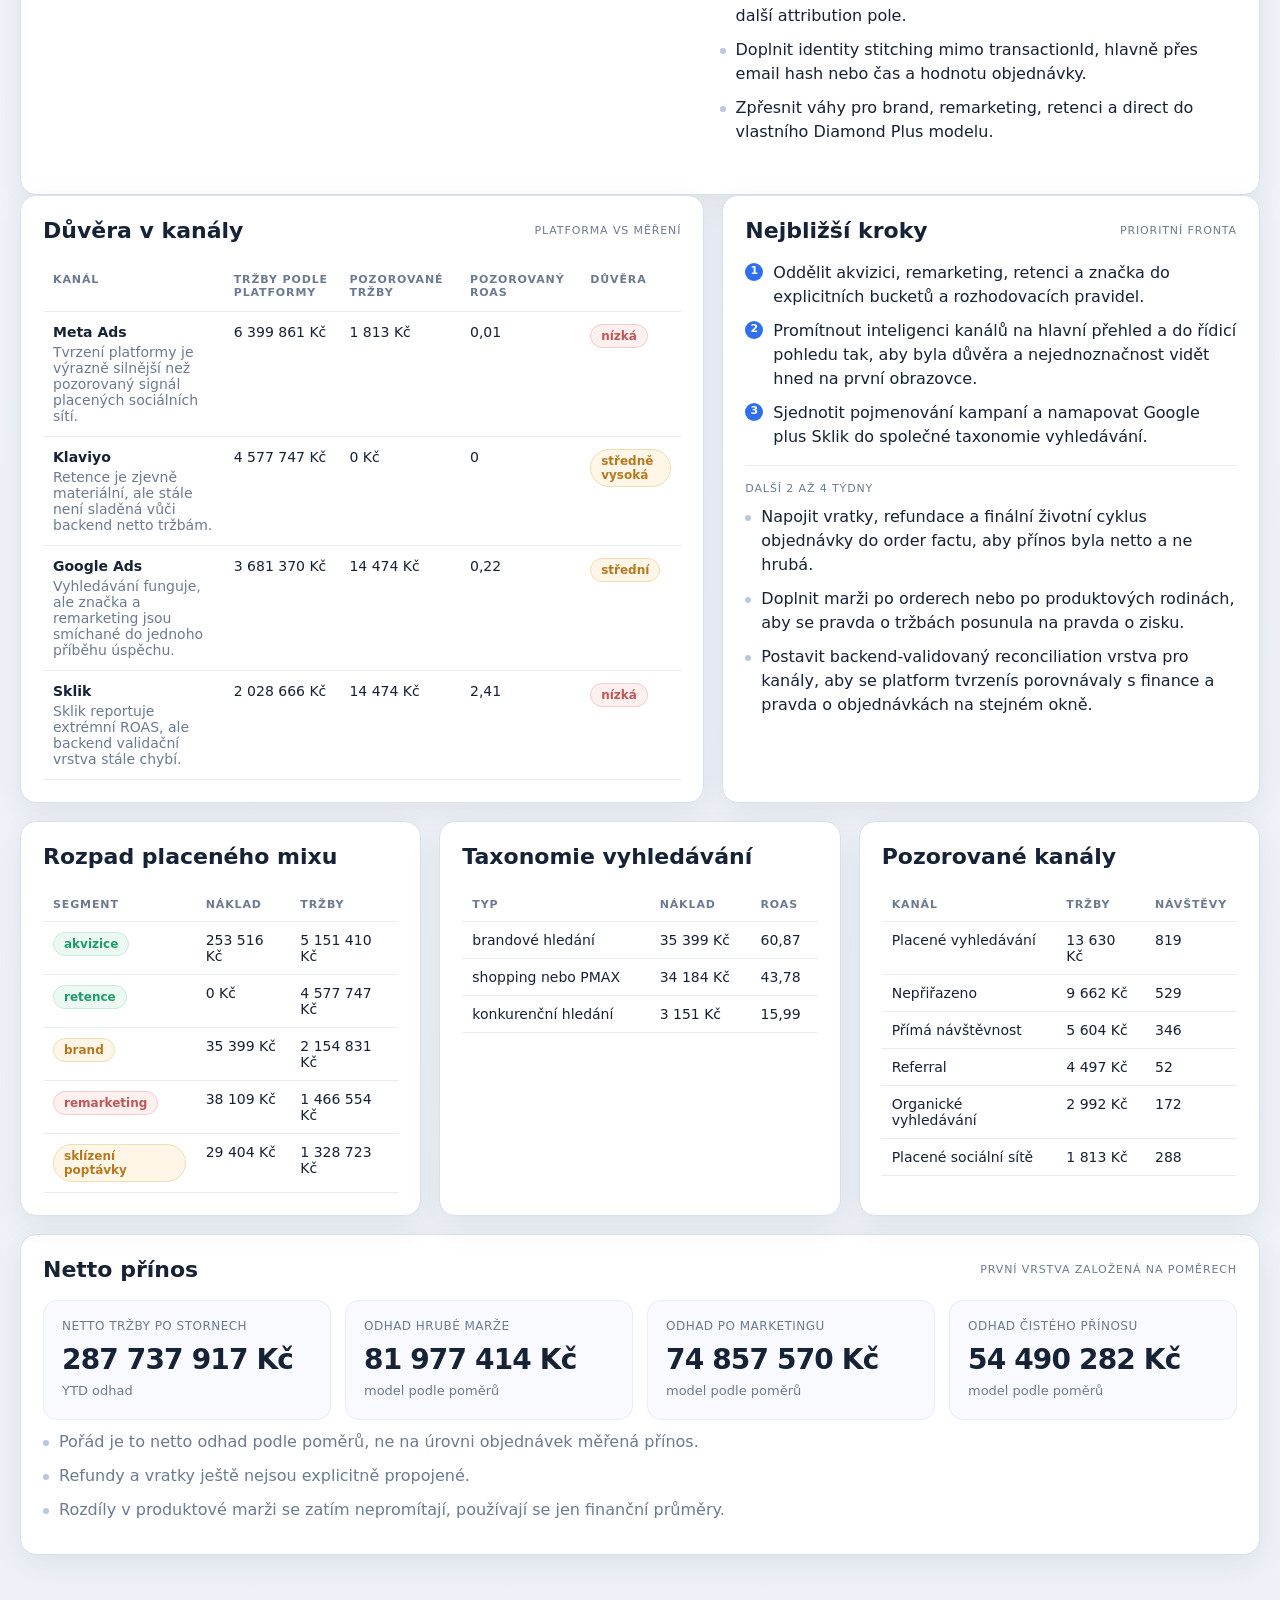
==== commit c6001e87: "Bust cache for Klaviyo retention engine" ====
--- a/index.html
+++ b/index.html
@@ -8,6 +8,6 @@
 </head>
 <body data-page="home">
   <div class="wrap" id="app"></div>
-  <script type="module" src="./assets/app.js?v=attribution-live-4"></script>
+  <script type="module" src="./assets/app.js?v=attribution-live-5"></script>
 </body>
 </html>
